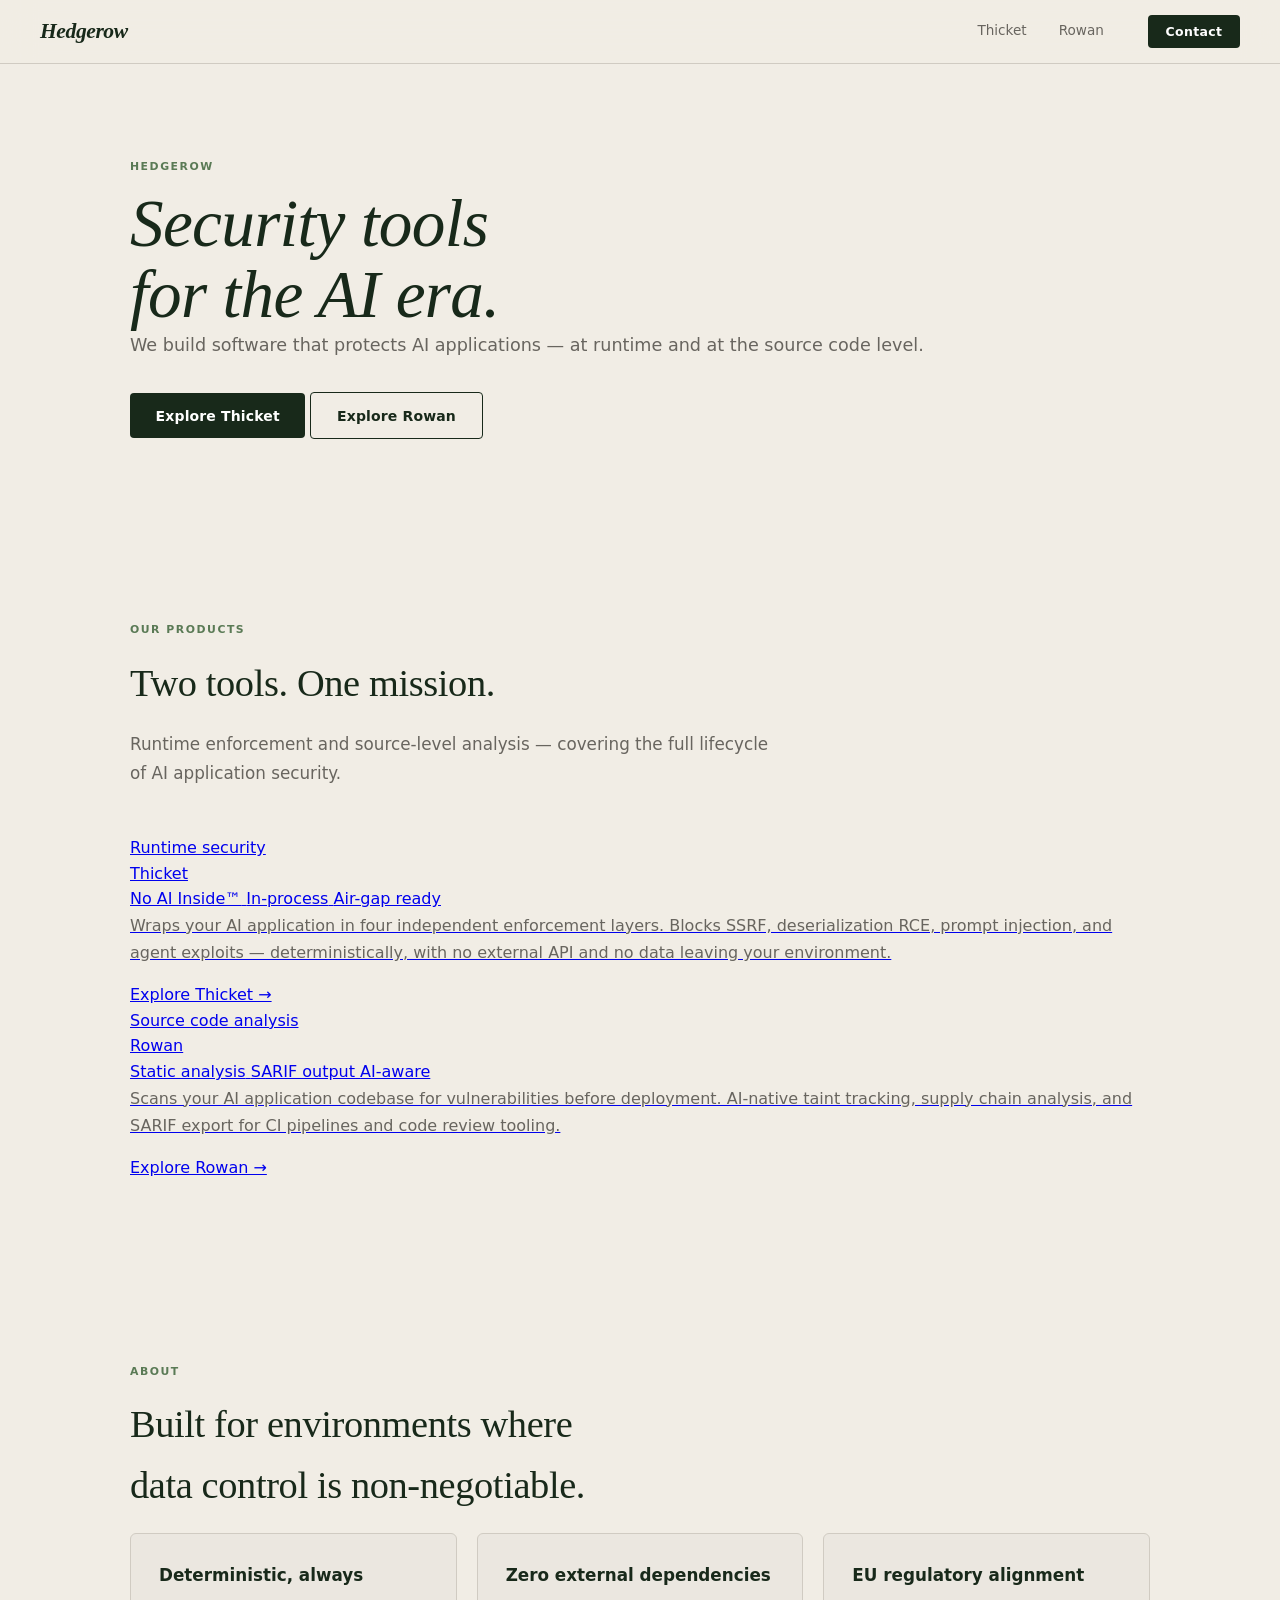
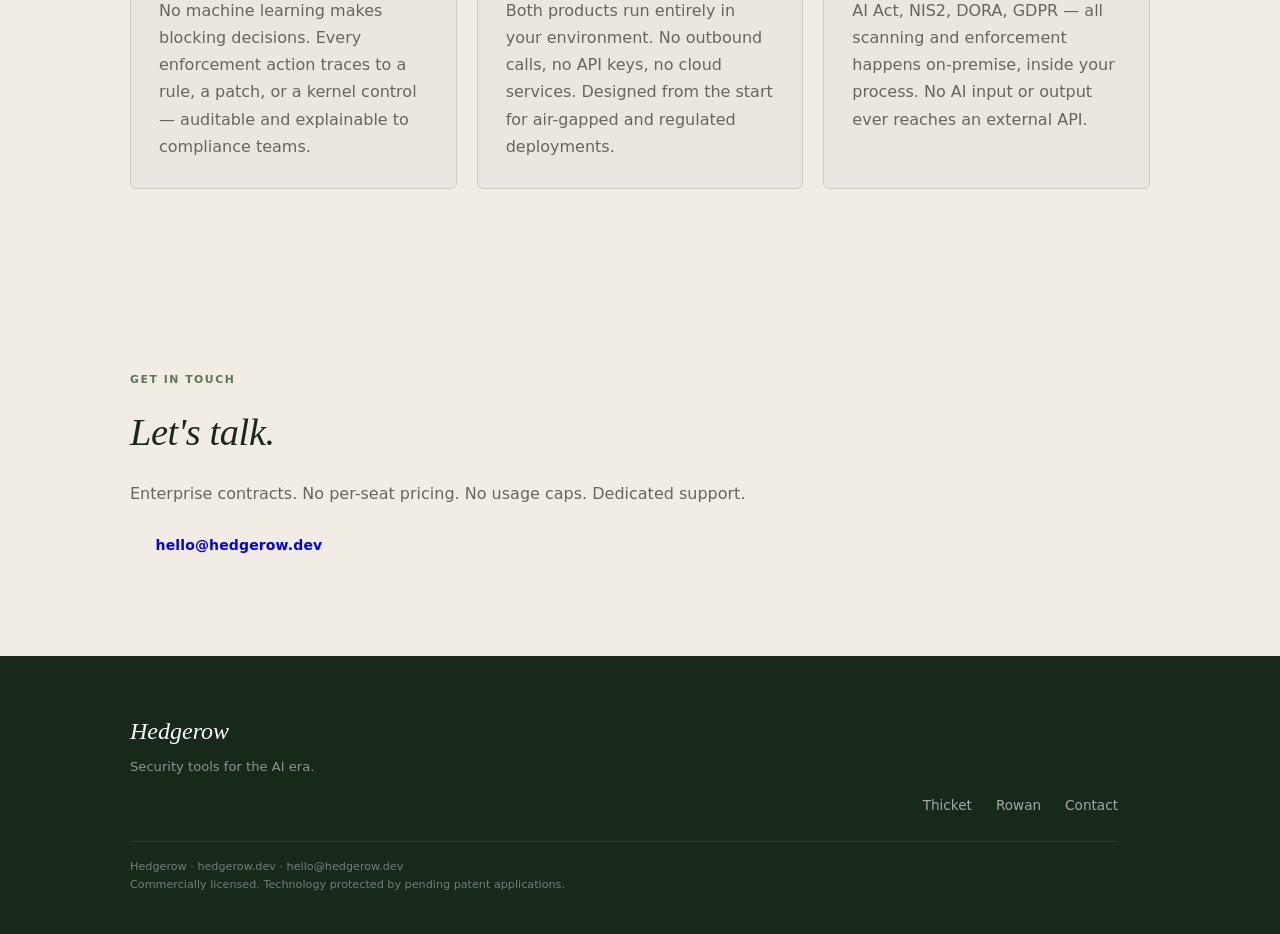
==== index.html @ a22f430c "security: apply secure-by-design hardening across all pages - CSP meta tag on every page: no inline " ====
<!DOCTYPE html>
<html lang="en">
<head>
<meta charset="UTF-8">
<meta name="viewport" content="width=device-width,initial-scale=1">
<meta http-equiv="Content-Security-Policy" content="default-src 'self'; style-src 'self' https://fonts.googleapis.com; font-src 'self' https://fonts.gstatic.com; script-src 'self'; img-src 'self' data:; connect-src 'none'; frame-ancestors 'none'; base-uri 'self'; form-action 'none'; upgrade-insecure-requests">
<meta http-equiv="X-Content-Type-Options" content="nosniff">
<meta name="referrer" content="strict-origin-when-cross-origin">
<title>Hedgerow — Security tools for the AI era</title>
<link rel="preconnect" href="https://fonts.googleapis.com">
<link rel="preconnect" href="https://fonts.gstatic.com" crossorigin>
<link href="https://fonts.googleapis.com/css2?family=Cormorant+Garamond:ital,wght@0,400;0,600;1,300;1,400;1,600&family=Inter:wght@300;400;500;600;700&display=swap" rel="stylesheet">
<link rel="stylesheet" href="hedgerow.css">
<style>
.company-hero {
  padding:9rem 0 7rem;
  border-bottom:1px solid var(--border);
}
.company-hero h1 {
  font-size:clamp(3rem,7vw,5.5rem);
  max-width:820px;
  margin-bottom:1.5rem;
}
.company-hero .hero-sub {
  font-size:1.15rem; max-width:520px; margin-bottom:2.5rem;
}

.product-grid {
  display:grid;
  grid-template-columns:repeat(auto-fit,minmax(340px,1fr));
  gap:1.5rem;
  margin-top:3rem;
}
.product-card {
  background:var(--card);
  border:1px solid var(--border);
  border-radius:6px;
  padding:2.5rem;
  display:flex; flex-direction:column;
  text-decoration:none; color:inherit;
  transition:border-color .2s, box-shadow .2s;
  position:relative; overflow:hidden;
}
.product-card:hover {
  border-color:var(--navy);
  box-shadow:0 8px 32px rgba(24,41,26,.1);
}
.product-card::before {
  content:'';
  position:absolute; top:0; left:0; right:0;
  height:2px; background:var(--navy);
  transform:scaleX(0); transform-origin:left;
  transition:transform .25s ease;
}
.product-card:hover::before { transform:scaleX(1) }
.product-label {
  font-size:.65rem; font-weight:700; letter-spacing:.14em; text-transform:uppercase;
  color:var(--sage); margin-bottom:1rem;
}
.product-name {
  font-family:'Cormorant Garamond', Georgia, serif;
  font-size:2rem; font-weight:400; font-style:italic;
  color:var(--navy); margin-bottom:.75rem; line-height:1.1;
}
.product-desc { font-size:.925rem; line-height:1.7; margin-bottom:1.75rem; flex:1 }
.product-arrow {
  font-size:.8rem; font-weight:600;
  color:var(--navy); letter-spacing:.02em;
  display:inline-flex; align-items:center; gap:.4rem;
  transition:gap .2s;
}
.product-card:hover .product-arrow { gap:.7rem }

.product-card.rowan-card { background:var(--navy); border-color:var(--navy) }
.product-card.rowan-card .product-label { color:rgba(255,255,255,.45) }
.product-card.rowan-card .product-name  { color:#fff }
.product-card.rowan-card .product-desc  { color:rgba(255,255,255,.6) }
.product-card.rowan-card .product-arrow { color:#fff }
.product-card.rowan-card::before { background:var(--sage) }
.product-card.rowan-card:hover { border-color:var(--navy-light) }

.tag-row { display:flex; flex-wrap:wrap; gap:.5rem; margin-bottom:1.5rem }
.tag {
  font-size:.7rem; font-weight:600; letter-spacing:.04em;
  padding:.25rem .65rem; border-radius:3px;
  background:rgba(24,41,26,.08); color:var(--navy);
}
.rowan-card .tag { background:rgba(255,255,255,.1); color:rgba(255,255,255,.7) }
</style>
</head>
<body>

<!-- ── Nav ── -->
<nav>
  <a class="nav-logo" href="index.html">
    <span class="logo-word">Hedgerow</span>
  </a>
  <div class="nav-links">
    <a href="thicket/index.html">Thicket</a>
    <a href="rowan/index.html">Rowan</a>
    <a href="mailto:hello@hedgerow.dev" class="nav-cta">Contact</a>
  </div>
  <button class="nav-hamburger" id="navToggle" aria-label="Toggle menu" aria-expanded="false"><span></span><span></span><span></span></button>
</nav>
<div class="nav-drawer" id="navDrawer">
  <a href="thicket/index.html">Thicket</a>
  <a href="rowan/index.html">Rowan</a>
  <a href="mailto:hello@hedgerow.dev" class="nav-drawer-cta">Contact →</a>
</div>

<!-- ── Hero ── -->
<section class="company-hero">
  <div class="wrap">
    <div class="section-label">Hedgerow</div>
    <h1>Security tools<br>for the AI era.</h1>
    <p class="hero-sub">We build software that protects AI applications — at runtime and at the source code level.</p>
    <div style="display:flex;gap:1rem;flex-wrap:wrap">
      <a href="thicket/index.html" class="btn btn-primary">Explore Thicket</a>
      <a href="rowan/index.html"   class="btn btn-outline">Explore Rowan</a>
    </div>
  </div>
</section>

<!-- ── Products ── -->
<section style="background:var(--surface)">
  <div class="wrap">
    <div class="section-label">Our products</div>
    <h2>Two tools. One mission.</h2>
    <p class="section-intro" style="margin-bottom:0">Runtime enforcement and source-level analysis — covering the full lifecycle of AI application security.</p>

    <div class="product-grid">

      <a href="thicket/index.html" class="product-card">
        <div class="product-label">Runtime security</div>
        <div class="product-name">Thicket</div>
        <div class="tag-row">
          <span class="tag">No AI Inside&#8482;</span>
          <span class="tag">In-process</span>
          <span class="tag">Air-gap ready</span>
        </div>
        <p class="product-desc">Wraps your AI application in four independent enforcement layers. Blocks SSRF, deserialization RCE, prompt injection, and agent exploits — deterministically, with no external API and no data leaving your environment.</p>
        <span class="product-arrow">Explore Thicket →</span>
      </a>

      <a href="rowan/index.html" class="product-card rowan-card">
        <div class="product-label">Source code analysis</div>
        <div class="product-name">Rowan</div>
        <div class="tag-row">
          <span class="tag">Static analysis</span>
          <span class="tag">SARIF output</span>
          <span class="tag">AI-aware</span>
        </div>
        <p class="product-desc">Scans your AI application codebase for vulnerabilities before deployment. AI-native taint tracking, supply chain analysis, and SARIF export for CI pipelines and code review tooling.</p>
        <span class="product-arrow">Explore Rowan →</span>
      </a>

    </div>
  </div>
</section>

<!-- ── About ── -->
<section style="background:var(--bg)">
  <div class="wrap">
    <div class="section-label">About</div>
    <h2>Built for environments where<br>data control is non-negotiable.</h2>
    <div class="card-grid" style="margin-top:2.5rem">
      <div class="card">
        <h3>Deterministic, always</h3>
        <p>No machine learning makes blocking decisions. Every enforcement action traces to a rule, a patch, or a kernel control — auditable and explainable to compliance teams.</p>
      </div>
      <div class="card">
        <h3>Zero external dependencies</h3>
        <p>Both products run entirely in your environment. No outbound calls, no API keys, no cloud services. Designed from the start for air-gapped and regulated deployments.</p>
      </div>
      <div class="card">
        <h3>EU regulatory alignment</h3>
        <p>AI Act, NIS2, DORA, GDPR — all scanning and enforcement happens on-premise, inside your process. No AI input or output ever reaches an external API.</p>
      </div>
    </div>
  </div>
</section>

<!-- ── Contact ── -->
<section style="background:var(--navy);padding:6rem 0;text-align:center">
  <div class="wrap">
    <div class="section-label" style="color:rgba(255,255,255,.4)">Get in touch</div>
    <h2 style="color:#fff;font-size:clamp(2rem,5vw,3.5rem)"><em>Let's talk.</em></h2>
    <p style="color:rgba(255,255,255,.6);max-width:440px;margin:1rem auto 2.5rem;font-size:1.05rem">Enterprise contracts. No per-seat pricing. No usage caps. Dedicated support.</p>
    <a href="mailto:hello@hedgerow.dev" class="btn" style="background:#fff;color:var(--navy);font-size:1rem;padding:.875rem 2.25rem">hello@hedgerow.dev</a>
  </div>
</section>

<!-- ── Footer ── -->
<footer>
  <div class="wrap">
    <div>
      <div class="footer-brand">Hedgerow</div>
      <div class="footer-sub">Security tools for the AI era.</div>
      <div class="footer-links" style="justify-content:flex-start">
        <a href="thicket/index.html">Thicket</a>
        <a href="rowan/index.html">Rowan</a>
        <a href="mailto:hello@hedgerow.dev">Contact</a>
      </div>
    </div>
    <div></div>
  </div>
  <div class="wrap">
    <div class="footer-patent">
      Hedgerow &middot; hedgerow.dev &middot; hello@hedgerow.dev<br>
      Commercially licensed. Technology protected by pending patent applications.
    </div>
  </div>
</footer>

<script src="nav.js" defer></script>
</body>
</html>
---- hedgerow.css ----
/* Hedgerow Design System — hedgerow.dev */
/* Fonts loaded via <link> in each HTML page (not @import) so CSP can apply SRI */

:root {
  /* Surfaces — warm parchment */
  --bg:      #F1EDE5;
  --surface: #E8E3DB;
  --card:    #EBE7E0;
  --border:  #D0CBC2;

  /* Text */
  --text:  #0F0F0E;
  --muted: #68655F;
  --faint: #ABA8A2;

  /* Brand palette — deep forest */
  --navy:       #18291A;
  --navy-mid:   #213B23;
  --navy-light: #2A4D2C;
  --sage:       #5A7A55;

  /* Semantic */
  --red:   #A84030;
  --green: #2E6830;
  --amber: #7A5C1E;
}

*,*::before,*::after { box-sizing:border-box; margin:0; padding:0 }

html { font-size:16px; scroll-behavior:smooth }
body {
  font-family:'Inter', system-ui, sans-serif;
  background:var(--bg);
  color:var(--text);
  line-height:1.6;
  -webkit-font-smoothing:antialiased;
}

/* ── Typography ── */
h1 {
  font-family:'Cormorant Garamond', Georgia, serif;
  font-size:clamp(2.6rem,6vw,4.2rem);
  font-weight:400;
  font-style:italic;
  letter-spacing:-.01em;
  line-height:1.05;
  color:var(--navy);
}
h2 {
  font-family:'Cormorant Garamond', Georgia, serif;
  font-size:clamp(1.6rem,3.5vw,2.4rem);
  font-weight:400;
  letter-spacing:-.01em;
  color:var(--navy);
  margin-bottom:1rem;
}
h3 { font-size:1.05rem; font-weight:600; color:var(--navy); margin-bottom:.5rem }
p { color:var(--muted); line-height:1.7; margin-bottom:1rem }
p:last-child { margin-bottom:0 }

.display {
  font-family:'Cormorant Garamond', Georgia, serif;
  font-style:italic;
  font-weight:300;
}

.section-label {
  display:inline-block;
  font-size:.68rem; font-weight:600; letter-spacing:.14em; text-transform:uppercase;
  color:var(--sage); margin-bottom:.875rem;
}
.section-intro {
  font-size:1.05rem; color:var(--muted);
  max-width:640px; margin-bottom:3rem; line-height:1.7;
}

/* ── Layout ── */
.wrap { max-width:1100px; margin:0 auto; padding:0 2.5rem }
section { padding:5.5rem 0 }

/* ── Nav ── */
nav {
  position:sticky; top:0; z-index:100;
  background:rgba(241,237,229,0.93);
  backdrop-filter:blur(16px);
  border-bottom:1px solid var(--border);
  padding:0 2.5rem;
  display:flex; align-items:center; gap:2rem;
  height:4rem;
}
.nav-logo {
  display:inline-flex; align-items:center; gap:.6rem;
  font-weight:600; font-size:1rem;
  color:var(--navy); text-decoration:none;
  letter-spacing:-.01em; margin-right:auto;
  white-space:nowrap; flex-shrink:0;
}
.nav-logo .logo-word {
  font-family:'Cormorant Garamond', Georgia, serif;
  font-size:1.35rem; font-weight:600; font-style:italic;
  color:var(--navy); letter-spacing:-.02em;
}
.nav-logo .logo-tag {
  font-size:.7rem; font-weight:500; color:var(--sage);
  letter-spacing:.06em; text-transform:uppercase;
  border-left:1px solid var(--border); padding-left:.6rem; margin-left:.1rem;
}
.nav-links { display:flex; align-items:center; gap:2rem }
nav a {
  font-size:.85rem; font-weight:500;
  color:var(--muted); text-decoration:none;
  padding:.25rem 0; border-bottom:1.5px solid transparent;
  transition:color .15s, border-color .15s;
}
nav a:hover, nav a.active { color:var(--navy); border-bottom-color:var(--navy) }
.nav-cta {
  margin-left:.75rem;
  background:var(--navy); color:#fff !important;
  padding:.4rem 1.1rem !important; border-radius:4px;
  border-bottom:none !important;
  font-size:.78rem !important; font-weight:600 !important;
  letter-spacing:.03em;
}
.nav-cta:hover { background:var(--navy-mid) !important; color:#fff !important }

/* ── Buttons ── */
.btn {
  display:inline-flex; align-items:center; gap:.45rem;
  padding:.7rem 1.6rem; border-radius:4px;
  font-size:.875rem; font-weight:600; letter-spacing:.01em;
  text-decoration:none; border:none; cursor:pointer;
  transition:opacity .15s, transform .1s;
}
.btn:hover { opacity:.85; transform:translateY(-1px) }
.btn-primary  { background:var(--navy); color:#fff }
.btn-outline  { background:transparent; color:var(--navy); border:1.5px solid var(--navy) }
.btn-sage     { background:var(--sage); color:#fff }

/* ── Cards ── */
.card {
  background:var(--card);
  border:1px solid var(--border);
  border-radius:6px; padding:1.75rem;
}
.card-grid {
  display:grid;
  grid-template-columns:repeat(auto-fit, minmax(280px,1fr));
  gap:1.25rem;
}
.card-grid-2 {
  display:grid;
  grid-template-columns:repeat(auto-fit, minmax(340px,1fr));
  gap:1.25rem;
}

/* ── Callout ── */
.callout {
  border-left:2px solid var(--navy);
  background:rgba(24,41,26,.05);
  padding:1.25rem 1.5rem; border-radius:0 6px 6px 0;
  margin:2rem 0;
}
.callout p { color:var(--text); font-weight:500; font-size:1rem; margin:0 }
.callout.red   { border-left-color:var(--red);   background:rgba(168,64,48,.06) }
.callout.green { border-left-color:var(--green); background:rgba(46,104,48,.06) }

/* ── Tables ── */
.tbl-wrap {
  overflow-x:auto; margin:2rem 0;
  -webkit-overflow-scrolling:touch;
  position:relative;
}
table { width:100%; border-collapse:collapse; font-size:.875rem }
th {
  background:var(--navy); color:#fff;
  padding:.75rem 1.1rem; text-align:left; font-weight:600;
  font-size:.78rem; letter-spacing:.04em; text-transform:uppercase;
}
th:first-child { border-radius:4px 0 0 0 }
th:last-child  { border-radius:0 4px 0 0 }
td { padding:.75rem 1.1rem; border-bottom:1px solid var(--border); color:var(--muted) }
tr:last-child td { border-bottom:none }
tr:nth-child(even) td { background:rgba(0,0,0,.018) }
td:first-child { color:var(--text); font-weight:500 }
.t-good { color:var(--green); font-weight:600 }
.t-bad  { color:var(--red);   font-weight:600 }
.t-dim  { color:var(--faint) }

/* ── Badge ── */
.badge {
  display:inline-flex; align-items:center; gap:.4rem;
  font-size:.68rem; font-weight:700; letter-spacing:.07em; text-transform:uppercase;
  padding:.28rem .75rem; border-radius:3px;
  background:var(--navy); color:#fff;
}
.badge-outline { background:transparent; color:var(--navy); border:1.5px solid var(--navy) }

/* ── Code block ── */
.code-block {
  background:#111210; color:#E6E2DA;
  font-family:'SF Mono','Fira Code','Cascadia Code', monospace;
  font-size:.875rem; padding:1.5rem 1.75rem;
  border-radius:6px; line-height:1.65;
  display:inline-block;
}
.code-block .cmd  { color:#88C98A }
.code-block .flag { color:#F4C96A }

/* ── Layer num ── */
.layer-num {
  display:inline-flex; align-items:center; justify-content:center;
  width:2rem; height:2rem; border-radius:2px;
  background:var(--navy); color:#fff;
  font-size:.75rem; font-weight:700;
  flex-shrink:0;
}
.layer-card {
  display:flex; gap:1.25rem;
  background:var(--card); border:1px solid var(--border);
  border-radius:6px; padding:1.75rem;
}
.layer-card-body { flex:1 }
.layer-tag {
  display:inline-block;
  font-size:.63rem; font-weight:700; letter-spacing:.08em; text-transform:uppercase;
  padding:.2rem .6rem; border-radius:3px;
  background:var(--navy); color:#fff; margin-bottom:.5rem;
}
.layer-tag.k8s { background:var(--amber); color:#fff }

/* ── Hero ── */
.hero {
  padding:7rem 0 6rem;
  background:var(--bg);
}
.hero-inner {
  display:grid;
  grid-template-columns:1fr 1fr;
  gap:5rem; align-items:center;
}
.hero-badge {
  display:flex; align-items:center; gap:.75rem;
  margin-bottom:1.75rem;
}
.hero h1 { margin-bottom:1.25rem }
.hero-sub { font-size:1.1rem; color:var(--muted); line-height:1.7; margin-bottom:2rem }
.hero-actions { display:flex; gap:1rem; flex-wrap:wrap }
.hero-snippet {
  background:#111210;
  border-radius:6px; padding:2.25rem;
  box-shadow:0 32px 64px rgba(18,41,20,.18), 0 4px 16px rgba(18,41,20,.1);
}

/* ── Stat row ── */
.stat-row {
  display:grid;
  grid-template-columns:repeat(auto-fit, minmax(160px,1fr));
  gap:1rem; margin-top:2rem;
}
.stat {
  text-align:center;
  background:var(--card); border:1px solid var(--border);
  border-radius:6px; padding:1.5rem 1.25rem;
}
.stat-num {
  font-family:'Cormorant Garamond', Georgia, serif;
  font-size:2.8rem; font-weight:400;
  color:var(--navy); letter-spacing:-.02em;
  display:block; line-height:1;
}
.stat-label { font-size:.78rem; color:var(--muted); margin-top:.4rem }

/* ── Integration chips ── */
.chip-group { display:flex; flex-wrap:wrap; gap:.5rem; margin-top:.75rem }
.chip {
  background:var(--surface); border:1px solid var(--border);
  border-radius:3px; padding:.3rem .75rem;
  font-size:.78rem; color:var(--muted); font-weight:500;
}

/* ── FAQ ── */
.faq-item { border-bottom:1px solid var(--border); padding:1.5rem 0 }
.faq-item:last-child { border-bottom:none }
.faq-q { font-weight:600; color:var(--navy); margin-bottom:.5rem; font-size:.95rem }
.faq-a { color:var(--muted); font-size:.9rem }

/* ── Divider ── */
.divider { border:none; border-top:1px solid var(--border); margin:0 }

/* ── Page header ── */
.page-header {
  background:var(--navy);
  padding:5rem 0 4rem;
}
.page-header h1 { color:#fff; font-size:clamp(2rem,4.5vw,3rem) }
.page-header .page-sub {
  font-family:'Inter', sans-serif; font-style:normal;
  color:rgba(255,255,255,.6); font-size:1rem;
  margin-top:.875rem; max-width:600px;
}

/* ── Capability cards ── */
.cap-grid {
  display:grid;
  grid-template-columns:repeat(auto-fit, minmax(300px,1fr));
  gap:1.25rem;
}
.cap-card {
  background:var(--card); border:1px solid var(--border);
  border-radius:6px; padding:1.75rem;
  display:flex; flex-direction:column; gap:.5rem;
}
.cap-icon { font-size:1.35rem; margin-bottom:.25rem }
.cap-card h3 { margin-bottom:.25rem }
.cap-card p  { font-size:.9rem; margin:0 }

/* ── Attack result rows ── */
.attack-result {
  display:flex; align-items:center; justify-content:space-between;
  padding:.875rem 1.25rem; border-radius:4px;
  border:1px solid var(--border); margin-bottom:.5rem;
  background:var(--bg);
}
.attack-result:last-child { margin-bottom:0 }
.attack-name { font-weight:500; font-size:.9rem; color:var(--text) }
.result-pair { display:flex; gap:.75rem; flex-shrink:0 }
.result-badge {
  font-size:.7rem; font-weight:700; padding:.25rem .65rem; border-radius:3px;
  display:inline-flex; align-items:center; gap:.3rem; white-space:nowrap;
}
.rb-fail { background:#FAF0EE; color:var(--red);   border:1px solid rgba(168,64,48,.25) }
.rb-pass { background:#EEF4EE; color:var(--green); border:1px solid rgba(46,104,48,.25) }

/* ── Footer ── */
footer {
  background:var(--navy); color:rgba(255,255,255,.65);
  padding:3.5rem 0 2.5rem; font-size:.85rem;
}
footer .wrap { display:grid; grid-template-columns:1fr auto; gap:2rem; align-items:start }
.footer-brand {
  font-family:'Cormorant Garamond', Georgia, serif;
  font-style:italic; font-size:1.5rem; font-weight:400;
  color:#fff; margin-bottom:.4rem;
}
.footer-sub { color:rgba(255,255,255,.5); font-size:.82rem; margin-bottom:1.1rem }
.footer-links { display:flex; gap:1.5rem; flex-wrap:wrap; justify-content:flex-end }
footer a { color:rgba(255,255,255,.6); text-decoration:none }
footer a:hover { color:#fff }
.footer-patent {
  font-size:.7rem; color:rgba(255,255,255,.4);
  margin-top:1.5rem; border-top:1px solid rgba(255,255,255,.1);
  padding-top:1rem;
}

/* ── Hamburger ── */
.nav-hamburger {
  display:none; flex-direction:column; justify-content:center;
  gap:5px; background:none; border:none; cursor:pointer;
  padding:6px 4px; margin-left:auto; flex-shrink:0;
}
.nav-hamburger span {
  display:block; width:22px; height:1.5px;
  background:var(--navy); border-radius:1px;
  transition:transform .22s ease, opacity .18s;
}
.nav-hamburger.open span:nth-child(1) { transform:rotate(45deg) translate(4.5px,4.5px) }
.nav-hamburger.open span:nth-child(2) { opacity:0 }
.nav-hamburger.open span:nth-child(3) { transform:rotate(-45deg) translate(4.5px,-4.5px) }

/* ── Mobile drawer ── */
.nav-drawer {
  display:none; position:fixed; top:4rem; left:0; right:0;
  background:rgba(241,237,229,.97);
  backdrop-filter:blur(18px); -webkit-backdrop-filter:blur(18px);
  border-bottom:1px solid var(--border);
  z-index:99; flex-direction:column;
  padding:.5rem 1.75rem 1.5rem;
}
.nav-drawer.open { display:flex }
.nav-drawer a {
  padding:.9rem 0; border-bottom:1px solid var(--border);
  font-size:1rem; font-weight:500;
  color:var(--muted); text-decoration:none; transition:color .15s;
}
.nav-drawer a:hover { color:var(--navy) }
.nav-drawer a:last-child { border-bottom:none }
.nav-drawer .nav-drawer-cta { color:var(--navy); font-weight:700; margin-top:.25rem; border-bottom:none }

/* ── Responsive ── */
@media(max-width:768px) {
  nav { gap:1rem; padding:0 1.25rem }
  .nav-links { display:none }
  .nav-hamburger { display:flex }
  .tbl-wrap::after {
    content:''; position:sticky; right:0; top:0;
    display:block; width:48px; height:100%; margin-top:-100%;
    background:linear-gradient(to right, transparent, var(--surface) 90%);
    pointer-events:none; float:right;
  }
  .hero-inner { grid-template-columns:1fr }
  .hero-snippet { display:none }
  section { padding:3.5rem 0 }
  .wrap { padding:0 1.25rem }
  footer .wrap { grid-template-columns:1fr }
  .footer-links { justify-content:flex-start }
}
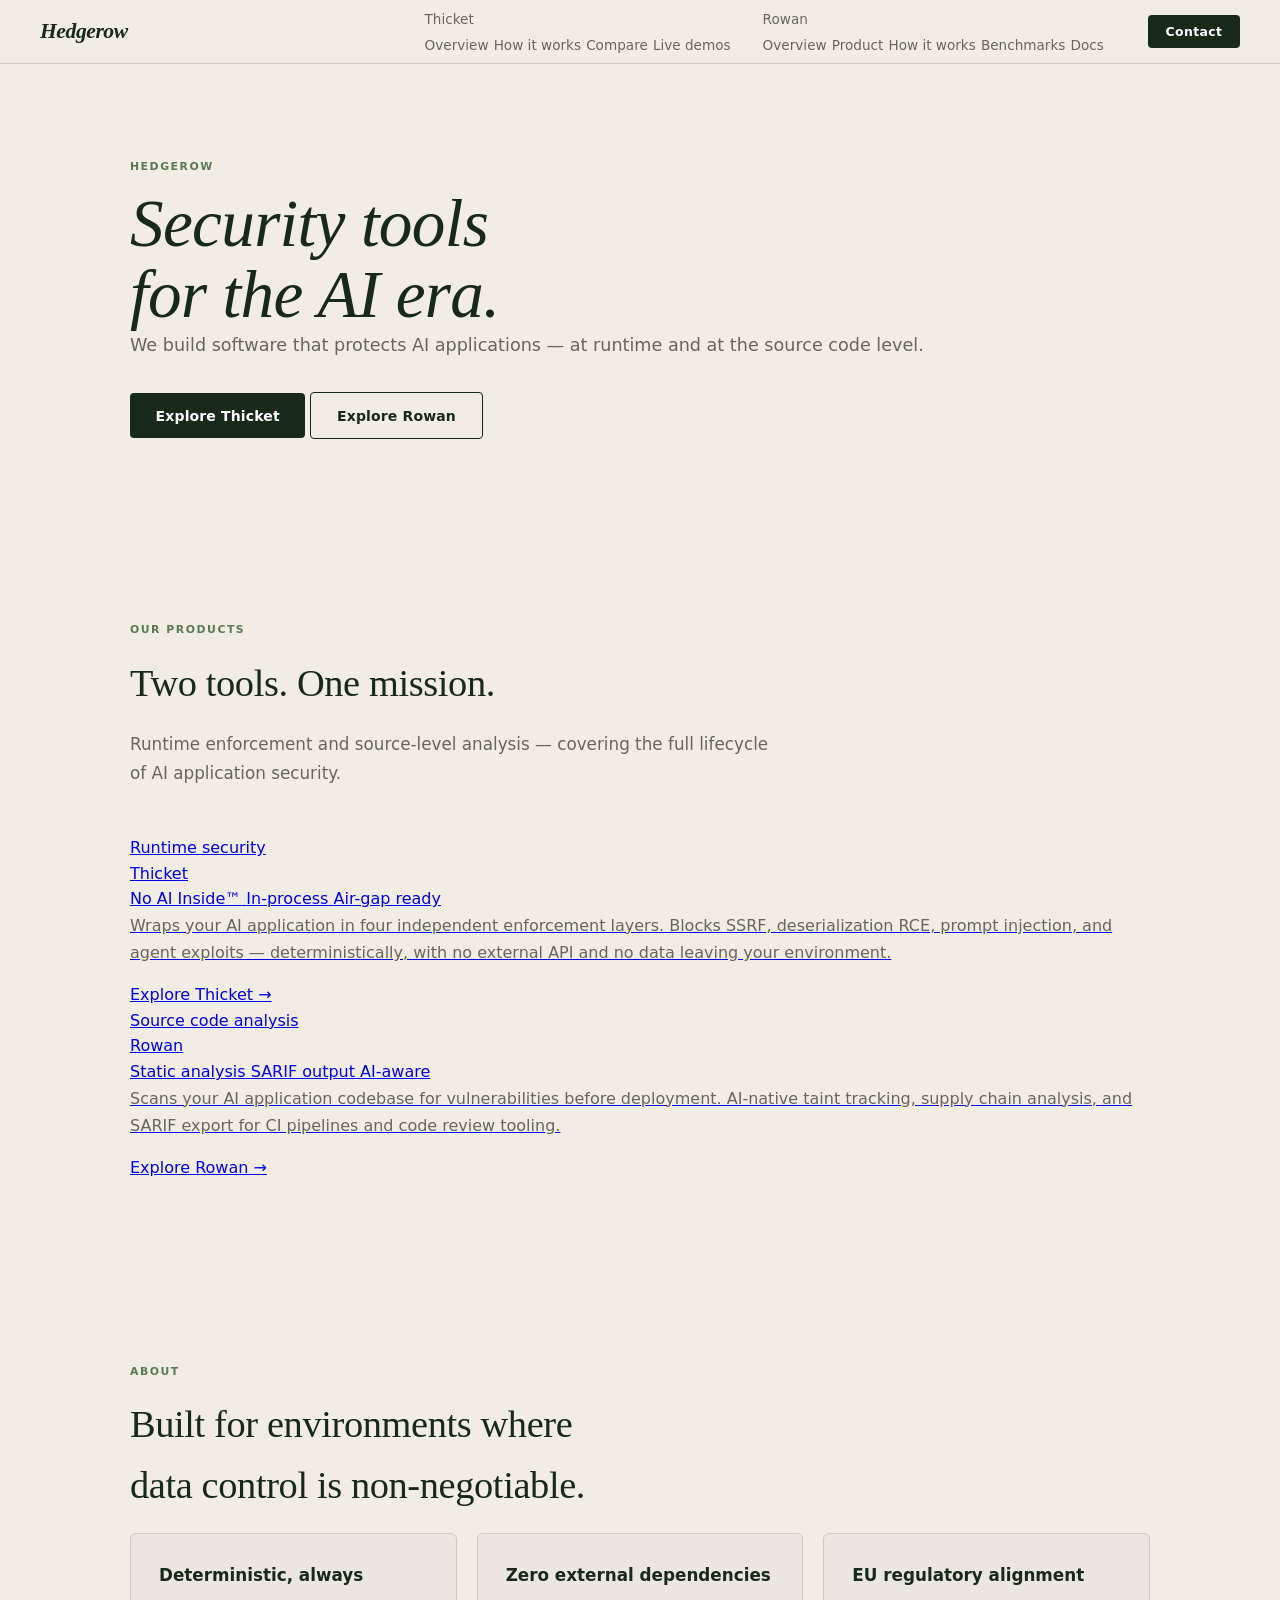
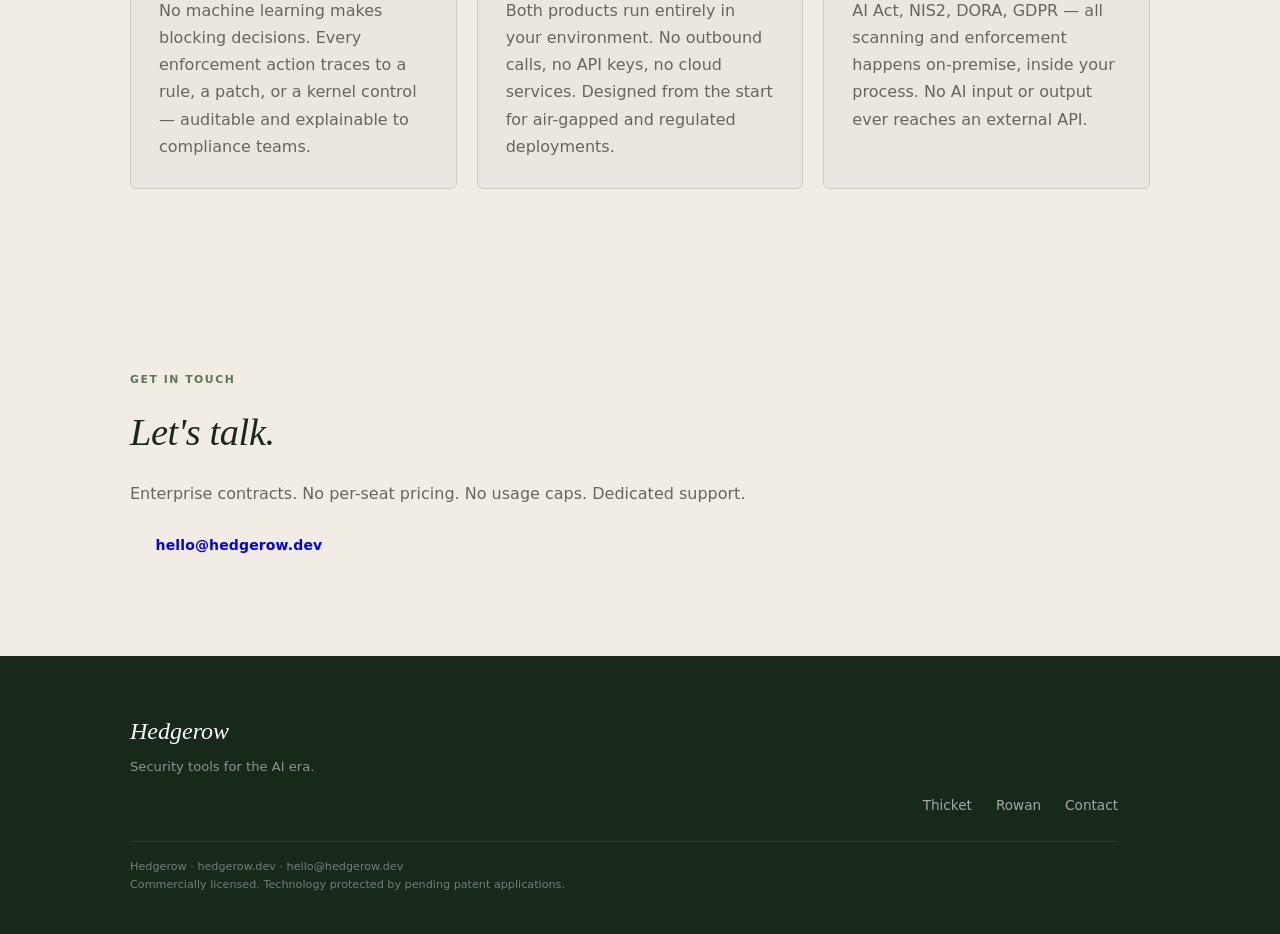
==== commit 56ade089: "feat(rowan): full 5-page site from WEBSITE_COPY.md New pages:   rowan/index.html       — homepage: h" ====
--- a/index.html
+++ b/index.html
@@ -11,82 +11,7 @@
 <link rel="preconnect" href="https://fonts.gstatic.com" crossorigin>
 <link href="https://fonts.googleapis.com/css2?family=Cormorant+Garamond:ital,wght@0,400;0,600;1,300;1,400;1,600&family=Inter:wght@300;400;500;600;700&display=swap" rel="stylesheet">
 <link rel="stylesheet" href="hedgerow.css">
-<style>
-.company-hero {
-  padding:9rem 0 7rem;
-  border-bottom:1px solid var(--border);
-}
-.company-hero h1 {
-  font-size:clamp(3rem,7vw,5.5rem);
-  max-width:820px;
-  margin-bottom:1.5rem;
-}
-.company-hero .hero-sub {
-  font-size:1.15rem; max-width:520px; margin-bottom:2.5rem;
-}
-
-.product-grid {
-  display:grid;
-  grid-template-columns:repeat(auto-fit,minmax(340px,1fr));
-  gap:1.5rem;
-  margin-top:3rem;
-}
-.product-card {
-  background:var(--card);
-  border:1px solid var(--border);
-  border-radius:6px;
-  padding:2.5rem;
-  display:flex; flex-direction:column;
-  text-decoration:none; color:inherit;
-  transition:border-color .2s, box-shadow .2s;
-  position:relative; overflow:hidden;
-}
-.product-card:hover {
-  border-color:var(--navy);
-  box-shadow:0 8px 32px rgba(24,41,26,.1);
-}
-.product-card::before {
-  content:'';
-  position:absolute; top:0; left:0; right:0;
-  height:2px; background:var(--navy);
-  transform:scaleX(0); transform-origin:left;
-  transition:transform .25s ease;
-}
-.product-card:hover::before { transform:scaleX(1) }
-.product-label {
-  font-size:.65rem; font-weight:700; letter-spacing:.14em; text-transform:uppercase;
-  color:var(--sage); margin-bottom:1rem;
-}
-.product-name {
-  font-family:'Cormorant Garamond', Georgia, serif;
-  font-size:2rem; font-weight:400; font-style:italic;
-  color:var(--navy); margin-bottom:.75rem; line-height:1.1;
-}
-.product-desc { font-size:.925rem; line-height:1.7; margin-bottom:1.75rem; flex:1 }
-.product-arrow {
-  font-size:.8rem; font-weight:600;
-  color:var(--navy); letter-spacing:.02em;
-  display:inline-flex; align-items:center; gap:.4rem;
-  transition:gap .2s;
-}
-.product-card:hover .product-arrow { gap:.7rem }
-
-.product-card.rowan-card { background:var(--navy); border-color:var(--navy) }
-.product-card.rowan-card .product-label { color:rgba(255,255,255,.45) }
-.product-card.rowan-card .product-name  { color:#fff }
-.product-card.rowan-card .product-desc  { color:rgba(255,255,255,.6) }
-.product-card.rowan-card .product-arrow { color:#fff }
-.product-card.rowan-card::before { background:var(--sage) }
-.product-card.rowan-card:hover { border-color:var(--navy-light) }
-
-.tag-row { display:flex; flex-wrap:wrap; gap:.5rem; margin-bottom:1.5rem }
-.tag {
-  font-size:.7rem; font-weight:600; letter-spacing:.04em;
-  padding:.25rem .65rem; border-radius:3px;
-  background:rgba(24,41,26,.08); color:var(--navy);
-}
-.rowan-card .tag { background:rgba(255,255,255,.1); color:rgba(255,255,255,.7) }
-</style>
+<link rel="stylesheet" href="home.css">
 </head>
 <body>
 
@@ -96,15 +21,45 @@
     <span class="logo-word">Hedgerow</span>
   </a>
   <div class="nav-links">
-    <a href="thicket/index.html">Thicket</a>
-    <a href="rowan/index.html">Rowan</a>
+    <div class="nav-item">
+      <a href="thicket/index.html">Thicket</a>
+      <div class="nav-dropdown">
+        <a href="thicket/index.html">Overview</a>
+        <a href="thicket/how-it-works.html">How it works</a>
+        <a href="thicket/compare.html">Compare</a>
+        <a href="thicket/demos.html">Live demos</a>
+      </div>
+    </div>
+    <div class="nav-item">
+      <a href="rowan/index.html">Rowan</a>
+      <div class="nav-dropdown">
+        <a href="rowan/index.html">Overview</a>
+        <a href="rowan/product.html">Product</a>
+        <a href="rowan/how-it-works.html">How it works</a>
+        <a href="rowan/benchmarks.html">Benchmarks</a>
+        <a href="rowan/docs.html">Docs</a>
+      </div>
+    </div>
     <a href="mailto:hello@hedgerow.dev" class="nav-cta">Contact</a>
   </div>
   <button class="nav-hamburger" id="navToggle" aria-label="Toggle menu" aria-expanded="false"><span></span><span></span><span></span></button>
 </nav>
 <div class="nav-drawer" id="navDrawer">
-  <a href="thicket/index.html">Thicket</a>
-  <a href="rowan/index.html">Rowan</a>
+  <div class="drawer-section">
+    <div class="drawer-section-label">Thicket</div>
+    <a href="thicket/index.html">Overview</a>
+    <a href="thicket/how-it-works.html">How it works</a>
+    <a href="thicket/compare.html">Compare</a>
+    <a href="thicket/demos.html">Live demos</a>
+  </div>
+  <div class="drawer-section">
+    <div class="drawer-section-label">Rowan</div>
+    <a href="rowan/index.html">Overview</a>
+    <a href="rowan/product.html">Product</a>
+    <a href="rowan/how-it-works.html">How it works</a>
+    <a href="rowan/benchmarks.html">Benchmarks</a>
+    <a href="rowan/docs.html">Docs</a>
+  </div>
   <a href="mailto:hello@hedgerow.dev" class="nav-drawer-cta">Contact →</a>
 </div>
 
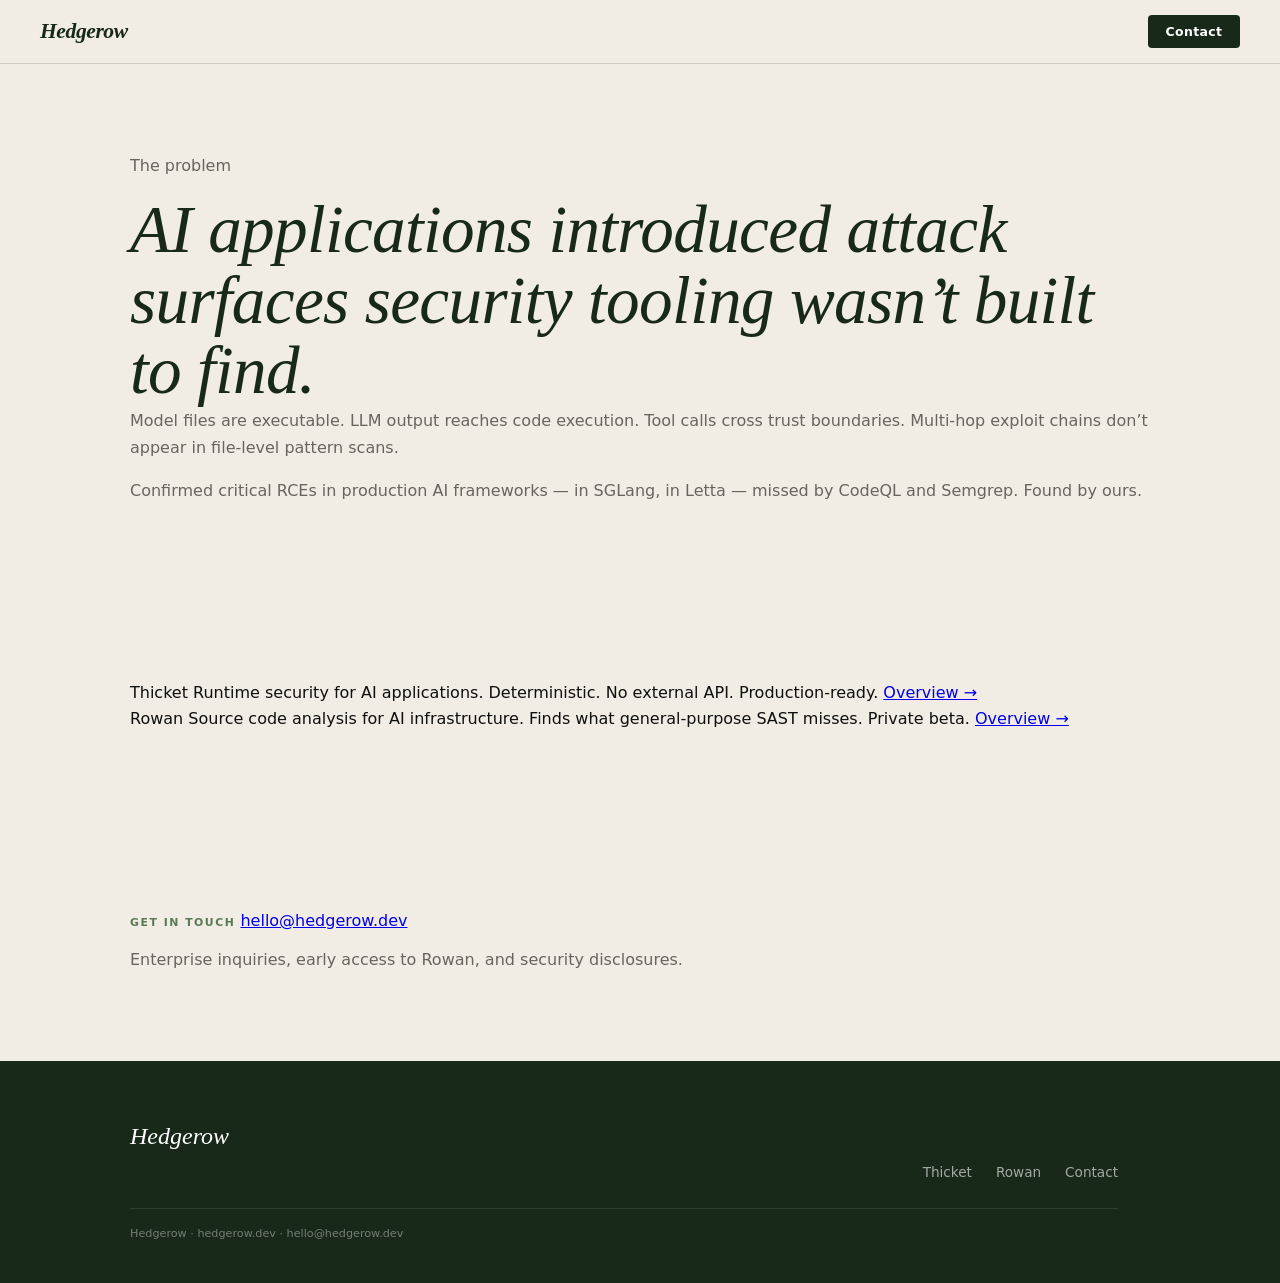
==== commit 90a71fe2: "cut: scale back all pages to minimum viable information Philosophy: at this stage the site's job is " ====
--- a/index.html
+++ b/index.html
@@ -6,7 +6,7 @@
 <meta http-equiv="Content-Security-Policy" content="default-src 'self'; style-src 'self' https://fonts.googleapis.com; font-src 'self' https://fonts.gstatic.com; script-src 'self'; img-src 'self' data:; connect-src 'none'; frame-ancestors 'none'; base-uri 'self'; form-action 'none'; upgrade-insecure-requests">
 <meta http-equiv="X-Content-Type-Options" content="nosniff">
 <meta name="referrer" content="strict-origin-when-cross-origin">
-<title>Hedgerow — Security tools for the AI era</title>
+<title>Hedgerow</title>
 <link rel="preconnect" href="https://fonts.googleapis.com">
 <link rel="preconnect" href="https://fonts.gstatic.com" crossorigin>
 <link href="https://fonts.googleapis.com/css2?family=Cormorant+Garamond:ital,wght@0,400;0,600;1,300;1,400;1,600&family=Inter:wght@300;400;500;600;700&display=swap" rel="stylesheet">
@@ -15,143 +15,61 @@
 </head>
 <body>
 
-<!-- ── Nav ── -->
 <nav>
-  <a class="nav-logo" href="index.html">
-    <span class="logo-word">Hedgerow</span>
-  </a>
+  <a class="nav-logo" href="index.html"><span class="logo-word">Hedgerow</span></a>
   <div class="nav-links">
-    <div class="nav-item">
-      <a href="thicket/index.html">Thicket</a>
-      <div class="nav-dropdown">
-        <a href="thicket/index.html">Overview</a>
-        <a href="thicket/how-it-works.html">How it works</a>
-        <a href="thicket/compare.html">Compare</a>
-        <a href="thicket/demos.html">Live demos</a>
-      </div>
-    </div>
-    <div class="nav-item">
-      <a href="rowan/index.html">Rowan</a>
-      <div class="nav-dropdown">
-        <a href="rowan/index.html">Overview</a>
-        <a href="rowan/product.html">Product</a>
-        <a href="rowan/how-it-works.html">How it works</a>
-        <a href="rowan/benchmarks.html">Benchmarks</a>
-        <a href="rowan/docs.html">Docs</a>
-      </div>
-    </div>
     <a href="mailto:hello@hedgerow.dev" class="nav-cta">Contact</a>
   </div>
   <button class="nav-hamburger" id="navToggle" aria-label="Toggle menu" aria-expanded="false"><span></span><span></span><span></span></button>
 </nav>
 <div class="nav-drawer" id="navDrawer">
-  <div class="drawer-section">
-    <div class="drawer-section-label">Thicket</div>
-    <a href="thicket/index.html">Overview</a>
-    <a href="thicket/how-it-works.html">How it works</a>
-    <a href="thicket/compare.html">Compare</a>
-    <a href="thicket/demos.html">Live demos</a>
-  </div>
-  <div class="drawer-section">
-    <div class="drawer-section-label">Rowan</div>
-    <a href="rowan/index.html">Overview</a>
-    <a href="rowan/product.html">Product</a>
-    <a href="rowan/how-it-works.html">How it works</a>
-    <a href="rowan/benchmarks.html">Benchmarks</a>
-    <a href="rowan/docs.html">Docs</a>
-  </div>
-  <a href="mailto:hello@hedgerow.dev" class="nav-drawer-cta">Contact →</a>
+  <a href="mailto:hello@hedgerow.dev" class="nav-drawer-cta">Contact &rarr;</a>
 </div>
 
-<!-- ── Hero ── -->
-<section class="company-hero">
+<section class="s-problem">
   <div class="wrap">
-    <div class="section-label">Hedgerow</div>
-    <h1>Security tools<br>for the AI era.</h1>
-    <p class="hero-sub">We build software that protects AI applications — at runtime and at the source code level.</p>
-    <div style="display:flex;gap:1rem;flex-wrap:wrap">
-      <a href="thicket/index.html" class="btn btn-primary">Explore Thicket</a>
-      <a href="rowan/index.html"   class="btn btn-outline">Explore Rowan</a>
+    <p class="kicker">The problem</p>
+    <h1>AI applications introduced attack surfaces security tooling wasn&rsquo;t built to find.</h1>
+    <div class="problem-body">
+      <p>Model files are executable. LLM output reaches code execution. Tool calls cross trust boundaries. Multi-hop exploit chains don&rsquo;t appear in file-level pattern scans.</p>
+      <p>Confirmed critical RCEs in production AI frameworks &mdash; in SGLang, in Letta &mdash; missed by CodeQL and Semgrep. Found by ours.</p>
     </div>
   </div>
 </section>
 
-<!-- ── Products ── -->
-<section style="background:var(--surface)">
+<section class="s-products-minimal">
   <div class="wrap">
-    <div class="section-label">Our products</div>
-    <h2>Two tools. One mission.</h2>
-    <p class="section-intro" style="margin-bottom:0">Runtime enforcement and source-level analysis — covering the full lifecycle of AI application security.</p>
-
-    <div class="product-grid">
-
-      <a href="thicket/index.html" class="product-card">
-        <div class="product-label">Runtime security</div>
-        <div class="product-name">Thicket</div>
-        <div class="tag-row">
-          <span class="tag">No AI Inside&#8482;</span>
-          <span class="tag">In-process</span>
-          <span class="tag">Air-gap ready</span>
-        </div>
-        <p class="product-desc">Wraps your AI application in four independent enforcement layers. Blocks SSRF, deserialization RCE, prompt injection, and agent exploits — deterministically, with no external API and no data leaving your environment.</p>
-        <span class="product-arrow">Explore Thicket →</span>
-      </a>
-
-      <a href="rowan/index.html" class="product-card rowan-card">
-        <div class="product-label">Source code analysis</div>
-        <div class="product-name">Rowan</div>
-        <div class="tag-row">
-          <span class="tag">Static analysis</span>
-          <span class="tag">SARIF output</span>
-          <span class="tag">AI-aware</span>
-        </div>
-        <p class="product-desc">Scans your AI application codebase for vulnerabilities before deployment. AI-native taint tracking, supply chain analysis, and SARIF export for CI pipelines and code review tooling.</p>
-        <span class="product-arrow">Explore Rowan →</span>
-      </a>
-
-    </div>
-  </div>
-</section>
-
-<!-- ── About ── -->
-<section style="background:var(--bg)">
-  <div class="wrap">
-    <div class="section-label">About</div>
-    <h2>Built for environments where<br>data control is non-negotiable.</h2>
-    <div class="card-grid" style="margin-top:2.5rem">
-      <div class="card">
-        <h3>Deterministic, always</h3>
-        <p>No machine learning makes blocking decisions. Every enforcement action traces to a rule, a patch, or a kernel control — auditable and explainable to compliance teams.</p>
+    <div class="pm-row">
+      <div class="pm-entry">
+        <div class="pm-accent pm-accent--thicket"></div>
+        <span class="pm-name">Thicket</span>
+        <span class="pm-desc">Runtime security for AI applications. Deterministic. No external API. Production-ready.</span>
+        <a href="thicket/index.html" class="pm-link">Overview &rarr;</a>
       </div>
-      <div class="card">
-        <h3>Zero external dependencies</h3>
-        <p>Both products run entirely in your environment. No outbound calls, no API keys, no cloud services. Designed from the start for air-gapped and regulated deployments.</p>
-      </div>
-      <div class="card">
-        <h3>EU regulatory alignment</h3>
-        <p>AI Act, NIS2, DORA, GDPR — all scanning and enforcement happens on-premise, inside your process. No AI input or output ever reaches an external API.</p>
+      <div class="pm-divider"></div>
+      <div class="pm-entry">
+        <div class="pm-accent pm-accent--rowan"></div>
+        <span class="pm-name">Rowan</span>
+        <span class="pm-desc">Source code analysis for AI infrastructure. Finds what general-purpose SAST misses. Private beta.</span>
+        <a href="rowan/index.html" class="pm-link">Overview &rarr;</a>
       </div>
     </div>
   </div>
 </section>
 
-<!-- ── Contact ── -->
-<section style="background:var(--navy);padding:6rem 0;text-align:center">
+<section class="s-contact">
   <div class="wrap">
-    <div class="section-label" style="color:rgba(255,255,255,.4)">Get in touch</div>
-    <h2 style="color:#fff;font-size:clamp(2rem,5vw,3.5rem)"><em>Let's talk.</em></h2>
-    <p style="color:rgba(255,255,255,.6);max-width:440px;margin:1rem auto 2.5rem;font-size:1.05rem">Enterprise contracts. No per-seat pricing. No usage caps. Dedicated support.</p>
-    <a href="mailto:hello@hedgerow.dev" class="btn" style="background:#fff;color:var(--navy);font-size:1rem;padding:.875rem 2.25rem">hello@hedgerow.dev</a>
+    <p class="section-label">Get in touch</p>
+    <a href="mailto:hello@hedgerow.dev" class="contact-email">hello@hedgerow.dev</a>
+    <p class="contact-note">Enterprise inquiries, early access to Rowan, and security disclosures.</p>
   </div>
 </section>
 
-<!-- ── Footer ── -->
 <footer>
   <div class="wrap">
     <div>
       <div class="footer-brand">Hedgerow</div>
-      <div class="footer-sub">Security tools for the AI era.</div>
-      <div class="footer-links" style="justify-content:flex-start">
+      <div class="footer-links" style="justify-content:flex-start;margin-top:.5rem">
         <a href="thicket/index.html">Thicket</a>
         <a href="rowan/index.html">Rowan</a>
         <a href="mailto:hello@hedgerow.dev">Contact</a>
@@ -160,10 +78,7 @@
     <div></div>
   </div>
   <div class="wrap">
-    <div class="footer-patent">
-      Hedgerow &middot; hedgerow.dev &middot; hello@hedgerow.dev<br>
-      Commercially licensed. Technology protected by pending patent applications.
-    </div>
+    <div class="footer-patent">Hedgerow &middot; hedgerow.dev &middot; hello@hedgerow.dev</div>
   </div>
 </footer>
 
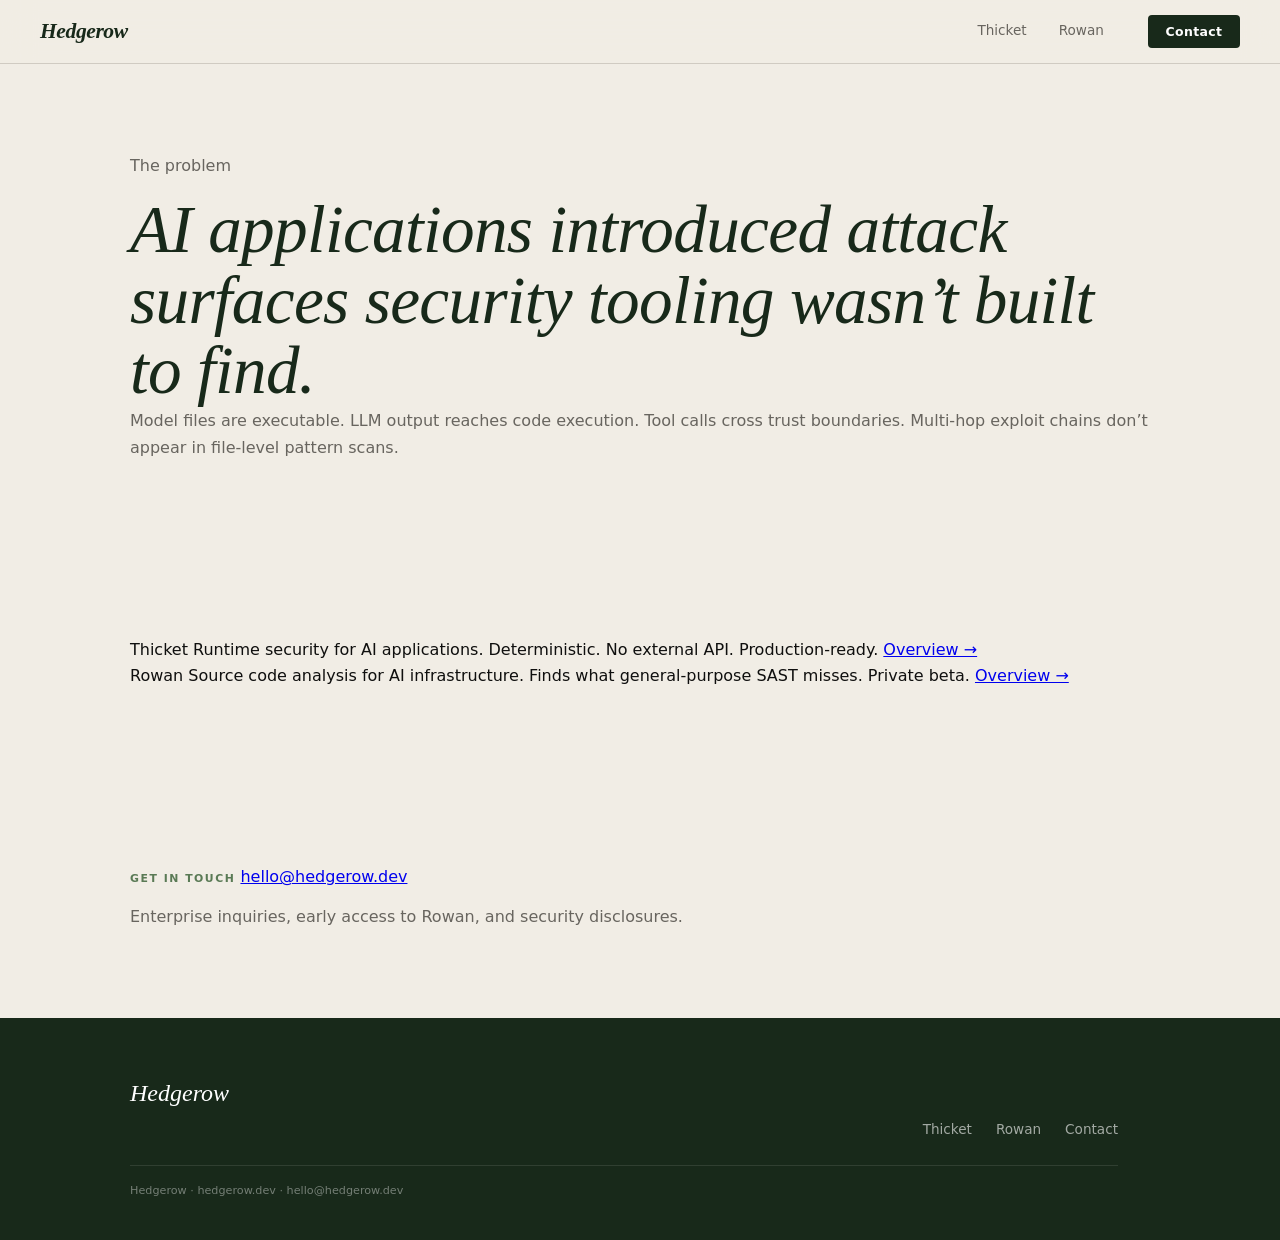
==== commit ca906776: "fix: consistent cross-product navigation across all pages Homepage:  Hedgerow | Thicket | Rowan | Co" ====
--- a/index.html
+++ b/index.html
@@ -18,11 +18,15 @@
 <nav>
   <a class="nav-logo" href="index.html"><span class="logo-word">Hedgerow</span></a>
   <div class="nav-links">
+    <a href="thicket/index.html">Thicket</a>
+    <a href="rowan/index.html">Rowan</a>
     <a href="mailto:hello@hedgerow.dev" class="nav-cta">Contact</a>
   </div>
   <button class="nav-hamburger" id="navToggle" aria-label="Toggle menu" aria-expanded="false"><span></span><span></span><span></span></button>
 </nav>
 <div class="nav-drawer" id="navDrawer">
+  <a href="thicket/index.html">Thicket</a>
+  <a href="rowan/index.html">Rowan</a>
   <a href="mailto:hello@hedgerow.dev" class="nav-drawer-cta">Contact &rarr;</a>
 </div>
 
@@ -32,7 +36,6 @@
     <h1>AI applications introduced attack surfaces security tooling wasn&rsquo;t built to find.</h1>
     <div class="problem-body">
       <p>Model files are executable. LLM output reaches code execution. Tool calls cross trust boundaries. Multi-hop exploit chains don&rsquo;t appear in file-level pattern scans.</p>
-      <p>Confirmed critical RCEs in production AI frameworks &mdash; in SGLang, in Letta &mdash; missed by CodeQL and Semgrep. Found by ours.</p>
     </div>
   </div>
 </section>
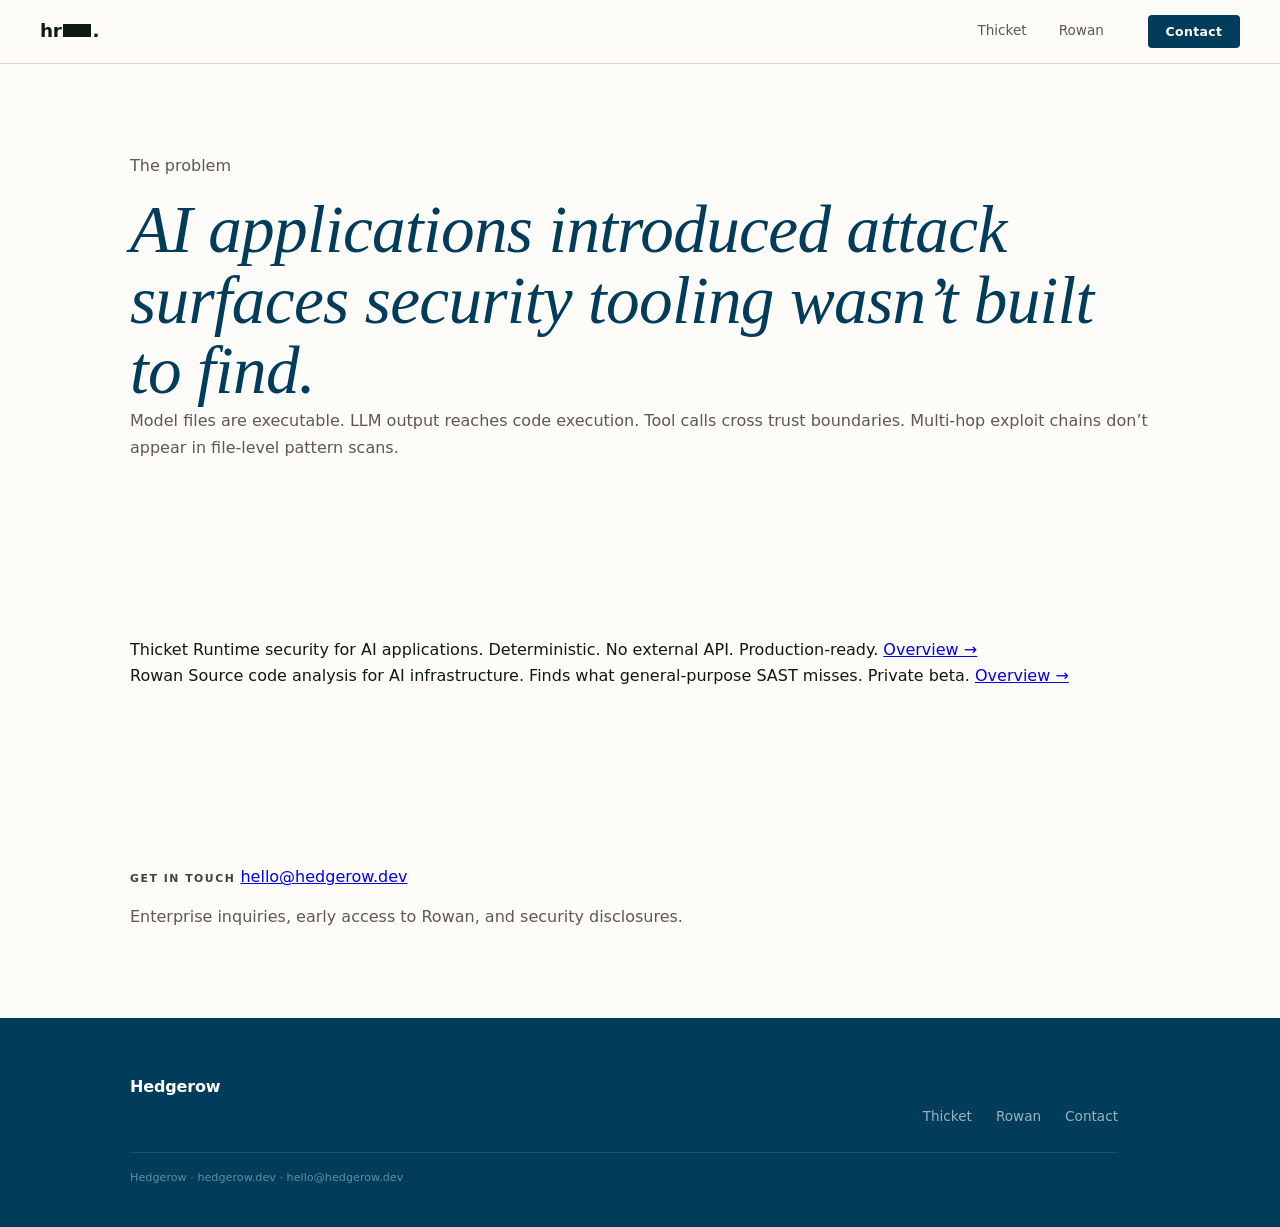
==== commit bdc6aea0: "brand: new colour palette + hr█. logo mark Colour palette — Moss Shadow / Stone Grey / Clay Warmth /" ====
--- a/index.html
+++ b/index.html
@@ -16,7 +16,7 @@
 <body>
 
 <nav>
-  <a class="nav-logo" href="index.html"><span class="logo-word">Hedgerow</span></a>
+  <a class="nav-logo" href="index.html"><span class="logo-mark">hr<span class="logo-block"></span>.</span></a>
   <div class="nav-links">
     <a href="thicket/index.html">Thicket</a>
     <a href="rowan/index.html">Rowan</a>
--- a/hedgerow.css
+++ b/hedgerow.css
@@ -2,27 +2,36 @@
 /* Fonts loaded via <link> in each HTML page (not @import) so CSP can apply SRI */
 
 :root {
-  /* Surfaces — warm parchment */
-  --bg:      #F1EDE5;
-  --surface: #E8E3DB;
-  --card:    #EBE7E0;
-  --border:  #D0CBC2;
+  /* ── Hedgerow brand palette ── */
+  --midnight:    #013D5A;   /* primary anchor — Midnight blue */
+  --lionsmane:   #FCF3E3;   /* warm paper surface */
+  --moss-shadow: #374A30;   /* deep muted forest — Moss Shadow */
+  --stone-grey:  #8A857E;   /* warm neutral — Stone Grey */
+  --clay-warmth: #BA7650;   /* earthy terracotta — Clay Warmth */
+
+  /* Surfaces */
+  --bg:      #FDFCF9;   /* near-white page base */
+  --surface: #F3F0EB;   /* light warm section */
+  --card:    #FCF3E3;   /* Lionsmane — card surface */
+  --border:  #DDD8CF;   /* warm stone border */
 
   /* Text */
-  --text:  #0F0F0E;
-  --muted: #68655F;
-  --faint: #ABA8A2;
-
-  /* Brand palette — deep forest */
-  --navy:       #18291A;
-  --navy-mid:   #213B23;
-  --navy-light: #2A4D2C;
-  --sage:       #5A7A55;
+  --text:  #0D1A10;   /* near-black, moss-rooted */
+  --muted: #5C5852;   /* Stone Grey–derived mid */
+  --faint: #9E9890;   /* light Stone Grey */
+
+  /* Brand roles — mapped to palette */
+  --navy:       #013D5A;   /* Midnight */
+  --navy-mid:   #024E72;
+  --navy-light: #025F8A;
+  --sage:       #374A30;   /* Moss Shadow — section labels, accents */
+  --celeste:    #B8C4B5;   /* Moss Shadow light — soft surface accent */
+  --amber:      #BA7650;   /* Clay Warmth — warm highlight */
+  --marigold:   #BA7650;   /* Clay Warmth */
 
   /* Semantic */
-  --red:   #A84030;
+  --red:   #B83228;
   --green: #2E6830;
-  --amber: #7A5C1E;
 }
 
 *,*::before,*::after { box-sizing:border-box; margin:0; padding:0 }
@@ -81,7 +90,7 @@
 /* ── Nav ── */
 nav {
   position:sticky; top:0; z-index:100;
-  background:rgba(241,237,229,0.93);
+  background:rgba(253,252,249,0.95);
   backdrop-filter:blur(16px);
   border-bottom:1px solid var(--border);
   padding:0 2.5rem;
@@ -89,21 +98,40 @@
   height:4rem;
 }
 .nav-logo {
-  display:inline-flex; align-items:center; gap:.6rem;
-  font-weight:600; font-size:1rem;
-  color:var(--navy); text-decoration:none;
-  letter-spacing:-.01em; margin-right:auto;
+  display:inline-flex; align-items:center; gap:.75rem;
+  text-decoration:none; margin-right:auto;
   white-space:nowrap; flex-shrink:0;
 }
-.nav-logo .logo-word {
-  font-family:'Cormorant Garamond', Georgia, serif;
-  font-size:1.35rem; font-weight:600; font-style:italic;
-  color:var(--navy); letter-spacing:-.02em;
-}
+
+/* ── "hr█." logo mark ── */
+.logo-mark {
+  font-family:'Avenir Next', 'Avenir', 'Century Gothic', 'Trebuchet MS', system-ui, sans-serif;
+  font-weight:700;
+  font-size:1.15rem;
+  letter-spacing:-.02em;
+  color:#0D1A10;   /* always near-black — logo is B&W */
+  display:inline-flex;
+  align-items:center;
+  gap:0;
+  line-height:1;
+}
+.logo-block {
+  display:inline-block;
+  width:1.55em;
+  height:0.68em;
+  background:currentColor;
+  margin:0 0.07em;
+  flex-shrink:0;
+  vertical-align:middle;
+  position:relative;
+  top:-.04em;
+}
+
 .nav-logo .logo-tag {
-  font-size:.7rem; font-weight:500; color:var(--sage);
-  letter-spacing:.06em; text-transform:uppercase;
-  border-left:1px solid var(--border); padding-left:.6rem; margin-left:.1rem;
+  font-family:'Avenir Next', 'Avenir', system-ui, sans-serif;
+  font-size:.62rem; font-weight:600; color:var(--sage);
+  letter-spacing:.1em; text-transform:uppercase;
+  border-left:1px solid var(--border); padding-left:.65rem;
 }
 .nav-links { display:flex; align-items:center; gap:2rem }
 nav a {
@@ -226,7 +254,7 @@
   padding:.2rem .6rem; border-radius:3px;
   background:var(--navy); color:#fff; margin-bottom:.5rem;
 }
-.layer-tag.k8s { background:var(--amber); color:#fff }
+.layer-tag.k8s { background:var(--marigold); color:#fff }
 
 /* ── Hero ── */
 .hero {
@@ -338,9 +366,9 @@
 }
 footer .wrap { display:grid; grid-template-columns:1fr auto; gap:2rem; align-items:start }
 .footer-brand {
-  font-family:'Cormorant Garamond', Georgia, serif;
-  font-style:italic; font-size:1.5rem; font-weight:400;
-  color:#fff; margin-bottom:.4rem;
+  font-family:'Avenir Next', 'Avenir', 'Century Gothic', system-ui, sans-serif;
+  font-style:normal; font-size:1rem; font-weight:700;
+  letter-spacing:-.01em; color:#fff; margin-bottom:.4rem;
 }
 .footer-sub { color:rgba(255,255,255,.5); font-size:.82rem; margin-bottom:1.1rem }
 .footer-links { display:flex; gap:1.5rem; flex-wrap:wrap; justify-content:flex-end }
@@ -367,10 +395,58 @@
 .nav-hamburger.open span:nth-child(2) { opacity:0 }
 .nav-hamburger.open span:nth-child(3) { transform:rotate(-45deg) translate(4.5px,-4.5px) }
 
+/* ── Nav dropdown ── */
+.nav-item { position:relative; display:inline-flex; align-items:center }
+.nav-item > a { display:inline-flex; align-items:center; gap:.3rem }
+.nav-item > a::after {
+  content:'';
+  display:inline-block; width:.42rem; height:.42rem;
+  border-right:1.5px solid currentColor; border-bottom:1.5px solid currentColor;
+  transform:rotate(45deg) translateY(-2px);
+  opacity:.55; transition:transform .2s;
+}
+.nav-dropdown {
+  position:absolute; top:calc(100% + .6rem); left:-.75rem;
+  background:var(--bg);
+  border:1px solid var(--border);
+  border-radius:6px;
+  min-width:170px;
+  padding:.35rem 0;
+  box-shadow:0 8px 28px rgba(1,61,90,.12);
+  z-index:200;
+  opacity:0; visibility:hidden;
+  transform:translateY(-6px);
+  transition:opacity .15s, transform .15s, visibility .15s;
+}
+.nav-item:hover .nav-dropdown,
+.nav-item:focus-within .nav-dropdown { opacity:1; visibility:visible; transform:translateY(0) }
+.nav-item:hover > a::after,
+.nav-item:focus-within > a::after { transform:rotate(-135deg) translateY(-2px); opacity:.7 }
+.nav-dropdown a {
+  display:block; padding:.45rem 1rem;
+  font-size:.8rem; font-weight:500;
+  color:var(--muted); text-decoration:none;
+  border-bottom:none !important; transition:color .12s;
+  white-space:nowrap;
+}
+.nav-dropdown a:hover { color:var(--navy); background:rgba(1,61,90,.04) }
+
+/* Drawer grouped sections */
+.drawer-section { padding:.25rem 0; border-bottom:1px solid var(--border) }
+.drawer-section:last-of-type { border-bottom:none }
+.drawer-section-label {
+  font-size:.62rem; font-weight:700; letter-spacing:.1em; text-transform:uppercase;
+  color:var(--faint); padding:.75rem 0 .35rem;
+}
+.drawer-section a {
+  padding:.6rem 0 .6rem .75rem; font-size:.9rem;
+  border-bottom:none;
+}
+
 /* ── Mobile drawer ── */
 .nav-drawer {
   display:none; position:fixed; top:4rem; left:0; right:0;
-  background:rgba(241,237,229,.97);
+  background:rgba(253,252,249,.98);
   backdrop-filter:blur(18px); -webkit-backdrop-filter:blur(18px);
   border-bottom:1px solid var(--border);
   z-index:99; flex-direction:column;
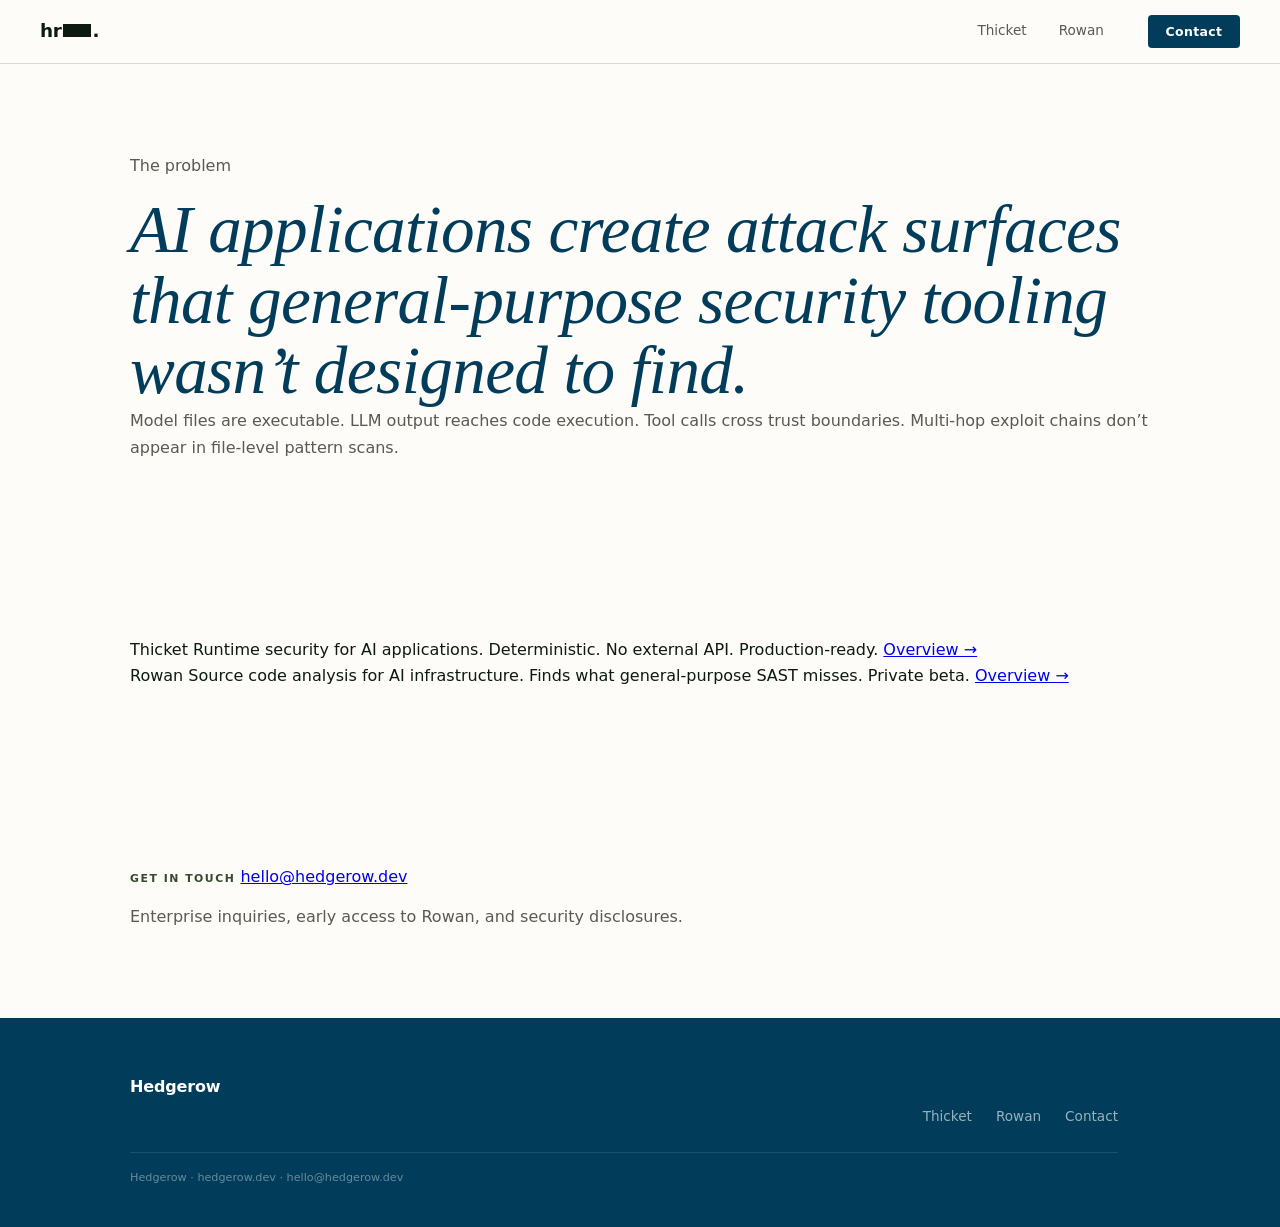
==== commit 343399b5: "copy: style guide alignment — three targeted fixes 1. Homepage h1    Before: 'AI applications introd" ====
--- a/index.html
+++ b/index.html
@@ -9,7 +9,7 @@
 <title>Hedgerow</title>
 <link rel="preconnect" href="https://fonts.googleapis.com">
 <link rel="preconnect" href="https://fonts.gstatic.com" crossorigin>
-<link href="https://fonts.googleapis.com/css2?family=Cormorant+Garamond:ital,wght@0,400;0,600;1,300;1,400;1,600&family=Inter:wght@300;400;500;600;700&display=swap" rel="stylesheet">
+<link href="https://fonts.googleapis.com/css2?family=Montserrat:wght@300;400;500;600;700&display=swap" rel="stylesheet">
 <link rel="stylesheet" href="hedgerow.css">
 <link rel="stylesheet" href="home.css">
 </head>
@@ -33,7 +33,7 @@
 <section class="s-problem">
   <div class="wrap">
     <p class="kicker">The problem</p>
-    <h1>AI applications introduced attack surfaces security tooling wasn&rsquo;t built to find.</h1>
+    <h1>AI applications create attack surfaces that general-purpose security tooling wasn&rsquo;t designed to find.</h1>
     <div class="problem-body">
       <p>Model files are executable. LLM output reaches code execution. Tool calls cross trust boundaries. Multi-hop exploit chains don&rsquo;t appear in file-level pattern scans.</p>
     </div>
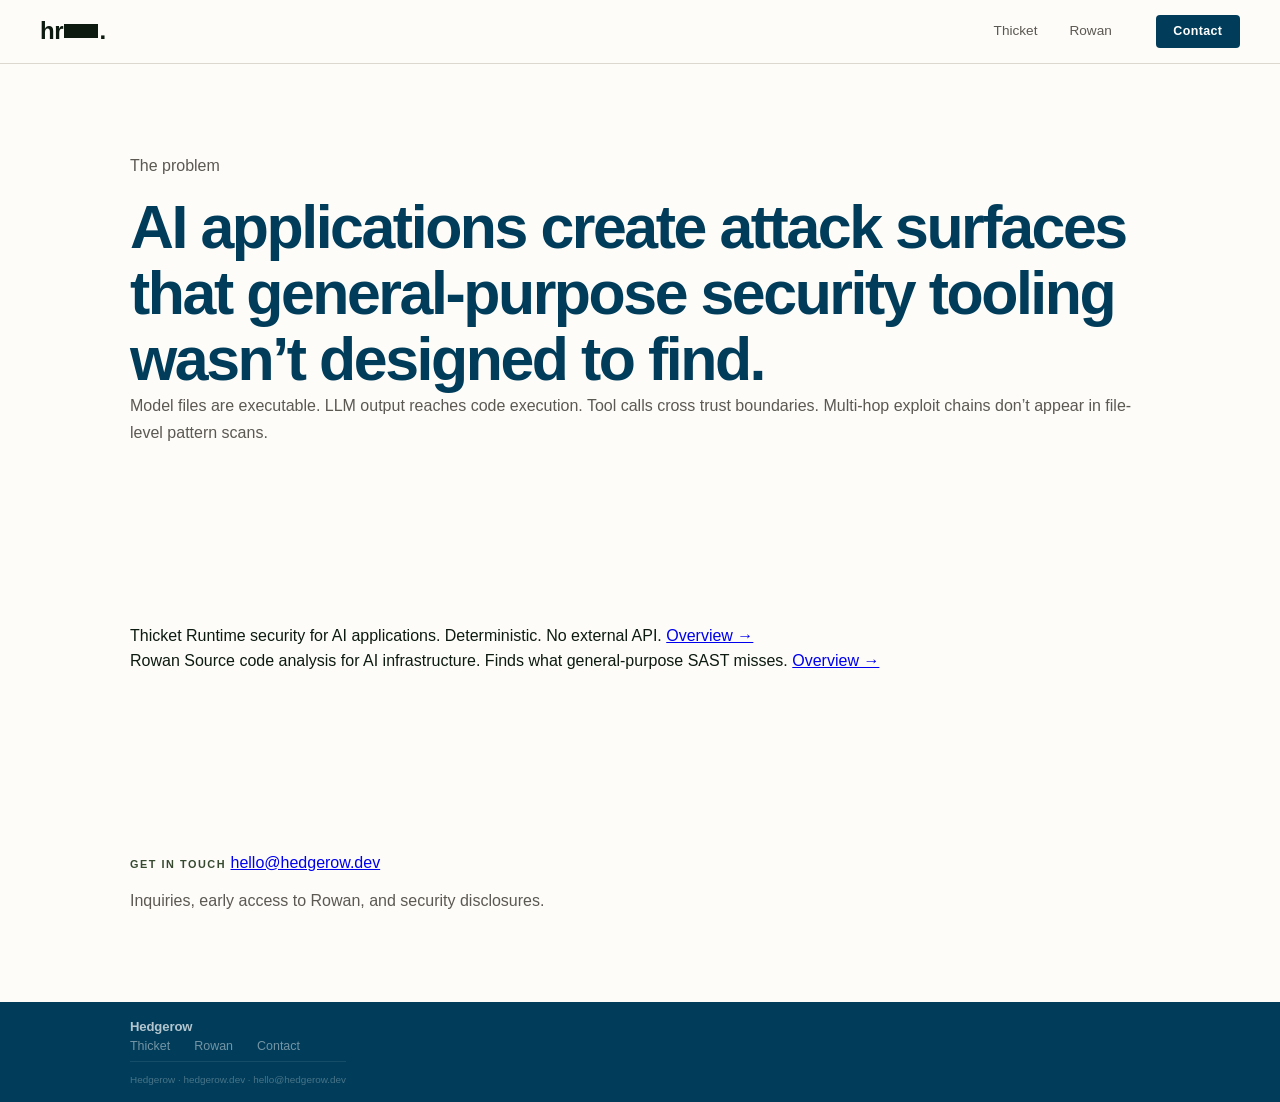
==== commit 84c37881: "copy: remove enterprise qualifier from contact CTAs index.html: 'Enterprise inquiries, ...' -> 'Inqu" ====
--- a/index.html
+++ b/index.html
@@ -46,14 +46,14 @@
       <div class="pm-entry">
         <div class="pm-accent pm-accent--thicket"></div>
         <span class="pm-name">Thicket</span>
-        <span class="pm-desc">Runtime security for AI applications. Deterministic. No external API. Production-ready.</span>
+        <span class="pm-desc">Runtime security for AI applications. Deterministic. No external API.</span>
         <a href="thicket/index.html" class="pm-link">Overview &rarr;</a>
       </div>
       <div class="pm-divider"></div>
       <div class="pm-entry">
         <div class="pm-accent pm-accent--rowan"></div>
         <span class="pm-name">Rowan</span>
-        <span class="pm-desc">Source code analysis for AI infrastructure. Finds what general-purpose SAST misses. Private beta.</span>
+        <span class="pm-desc">Source code analysis for AI infrastructure. Finds what general-purpose SAST misses.</span>
         <a href="rowan/index.html" class="pm-link">Overview &rarr;</a>
       </div>
     </div>
@@ -64,7 +64,7 @@
   <div class="wrap">
     <p class="section-label">Get in touch</p>
     <a href="mailto:hello@hedgerow.dev" class="contact-email">hello@hedgerow.dev</a>
-    <p class="contact-note">Enterprise inquiries, early access to Rowan, and security disclosures.</p>
+    <p class="contact-note">Inquiries, early access to Rowan, and security disclosures.</p>
   </div>
 </section>
 
--- a/hedgerow.css
+++ b/hedgerow.css
@@ -38,40 +38,33 @@
 
 html { font-size:16px; scroll-behavior:smooth }
 body {
-  font-family:'Inter', system-ui, sans-serif;
+  font-family:'Avenir Next', 'Avenir', 'Century Gothic', 'Montserrat', sans-serif;
   background:var(--bg);
   color:var(--text);
   line-height:1.6;
   -webkit-font-smoothing:antialiased;
 }
 
-/* ── Typography ── */
+/* ── Typography — Inter throughout, per style guide ── */
 h1 {
-  font-family:'Cormorant Garamond', Georgia, serif;
-  font-size:clamp(2.6rem,6vw,4.2rem);
-  font-weight:400;
-  font-style:italic;
-  letter-spacing:-.01em;
-  line-height:1.05;
+  font-family:'Avenir Next', 'Avenir', 'Century Gothic', 'Montserrat', sans-serif;
+  font-size:clamp(2.2rem,5vw,3.8rem);
+  font-weight:700;
+  letter-spacing:-.04em;
+  line-height:1.08;
   color:var(--navy);
 }
 h2 {
-  font-family:'Cormorant Garamond', Georgia, serif;
-  font-size:clamp(1.6rem,3.5vw,2.4rem);
-  font-weight:400;
-  letter-spacing:-.01em;
+  font-family:'Avenir Next', 'Avenir', 'Century Gothic', 'Montserrat', sans-serif;
+  font-size:clamp(1.4rem,3vw,2rem);
+  font-weight:600;
+  letter-spacing:-.025em;
   color:var(--navy);
   margin-bottom:1rem;
 }
-h3 { font-size:1.05rem; font-weight:600; color:var(--navy); margin-bottom:.5rem }
+h3 { font-size:1rem; font-weight:600; color:var(--navy); margin-bottom:.5rem; letter-spacing:-.01em }
 p { color:var(--muted); line-height:1.7; margin-bottom:1rem }
 p:last-child { margin-bottom:0 }
-
-.display {
-  font-family:'Cormorant Garamond', Georgia, serif;
-  font-style:italic;
-  font-weight:300;
-}
 
 .section-label {
   display:inline-block;
@@ -105,11 +98,11 @@
 
 /* ── "hr█." logo mark ── */
 .logo-mark {
-  font-family:'Avenir Next', 'Avenir', 'Century Gothic', 'Trebuchet MS', system-ui, sans-serif;
+  font-family:'Avenir Next', 'Avenir', 'Century Gothic', 'Montserrat', sans-serif;
   font-weight:700;
-  font-size:1.15rem;
+  font-size:1.5rem;
   letter-spacing:-.02em;
-  color:#0D1A10;   /* always near-black — logo is B&W */
+  color:#0D1A10;
   display:inline-flex;
   align-items:center;
   gap:0;
@@ -117,14 +110,11 @@
 }
 .logo-block {
   display:inline-block;
-  width:1.55em;
-  height:0.68em;
+  width:1.4em;
+  height:0.62em;
   background:currentColor;
-  margin:0 0.07em;
+  margin:0 0.06em;
   flex-shrink:0;
-  vertical-align:middle;
-  position:relative;
-  top:-.04em;
 }
 
 .nav-logo .logo-tag {
@@ -291,9 +281,9 @@
   border-radius:6px; padding:1.5rem 1.25rem;
 }
 .stat-num {
-  font-family:'Cormorant Garamond', Georgia, serif;
-  font-size:2.8rem; font-weight:400;
-  color:var(--navy); letter-spacing:-.02em;
+  font-family:'Avenir Next', 'Avenir', 'Century Gothic', 'Montserrat', sans-serif;
+  font-size:2.8rem; font-weight:700;
+  color:var(--navy); letter-spacing:-.04em;
   display:block; line-height:1;
 }
 .stat-label { font-size:.78rem; color:var(--muted); margin-top:.4rem }
@@ -322,7 +312,7 @@
 }
 .page-header h1 { color:#fff; font-size:clamp(2rem,4.5vw,3rem) }
 .page-header .page-sub {
-  font-family:'Inter', sans-serif; font-style:normal;
+  font-family:'Avenir Next', 'Avenir', 'Century Gothic', 'Montserrat', sans-serif; font-style:normal;
   color:rgba(255,255,255,.6); font-size:1rem;
   margin-top:.875rem; max-width:600px;
 }
@@ -361,23 +351,27 @@
 
 /* ── Footer ── */
 footer {
-  background:var(--navy); color:rgba(255,255,255,.65);
-  padding:3.5rem 0 2.5rem; font-size:.85rem;
-}
-footer .wrap { display:grid; grid-template-columns:1fr auto; gap:2rem; align-items:start }
+  background:var(--navy);
+  padding:.875rem 0;
+  font-size:.78rem;
+}
+footer .wrap {
+  display:flex; align-items:center;
+  justify-content:space-between; gap:2rem; flex-wrap:wrap;
+}
 .footer-brand {
-  font-family:'Avenir Next', 'Avenir', 'Century Gothic', system-ui, sans-serif;
-  font-style:normal; font-size:1rem; font-weight:700;
-  letter-spacing:-.01em; color:#fff; margin-bottom:.4rem;
-}
-.footer-sub { color:rgba(255,255,255,.5); font-size:.82rem; margin-bottom:1.1rem }
-.footer-links { display:flex; gap:1.5rem; flex-wrap:wrap; justify-content:flex-end }
-footer a { color:rgba(255,255,255,.6); text-decoration:none }
-footer a:hover { color:#fff }
+  font-family:'Avenir Next', 'Avenir', 'Century Gothic', 'Montserrat', sans-serif;
+  font-weight:700; font-size:.82rem; letter-spacing:-.01em;
+  color:rgba(255,255,255,.7); flex-shrink:0;
+}
+.footer-sub { display:none }
+.footer-links { display:flex; gap:1.5rem; flex-wrap:wrap }
+footer a { color:rgba(255,255,255,.45); text-decoration:none; font-size:.78rem }
+footer a:hover { color:rgba(255,255,255,.85) }
 .footer-patent {
-  font-size:.7rem; color:rgba(255,255,255,.4);
-  margin-top:1.5rem; border-top:1px solid rgba(255,255,255,.1);
-  padding-top:1rem;
+  font-size:.62rem; color:rgba(255,255,255,.28);
+  border-top:1px solid rgba(255,255,255,.08);
+  padding-top:.625rem; margin-top:.25rem;
 }
 
 /* ── Hamburger ── */
@@ -478,5 +472,6 @@
   section { padding:3.5rem 0 }
   .wrap { padding:0 1.25rem }
   footer .wrap { grid-template-columns:1fr }
+  footer .wrap { flex-direction:column; gap:.75rem; align-items:flex-start }
   .footer-links { justify-content:flex-start }
 }
